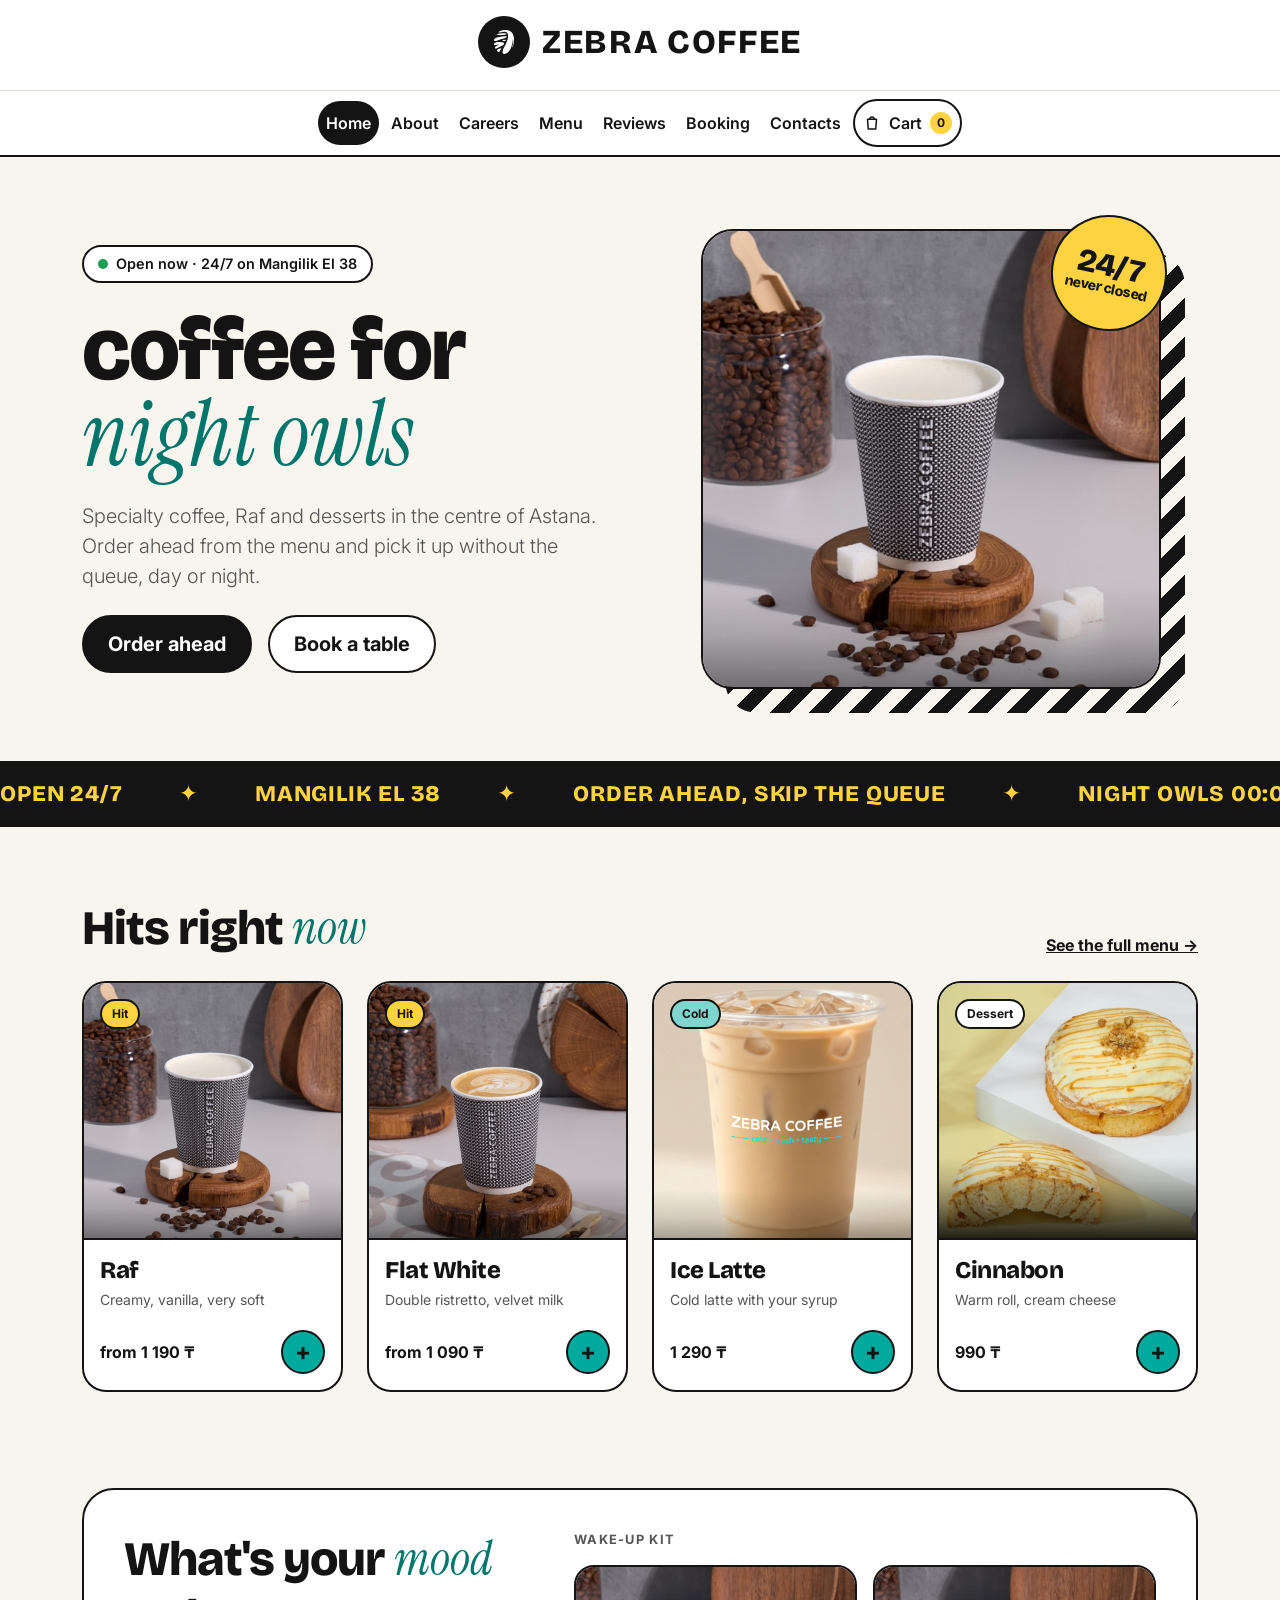
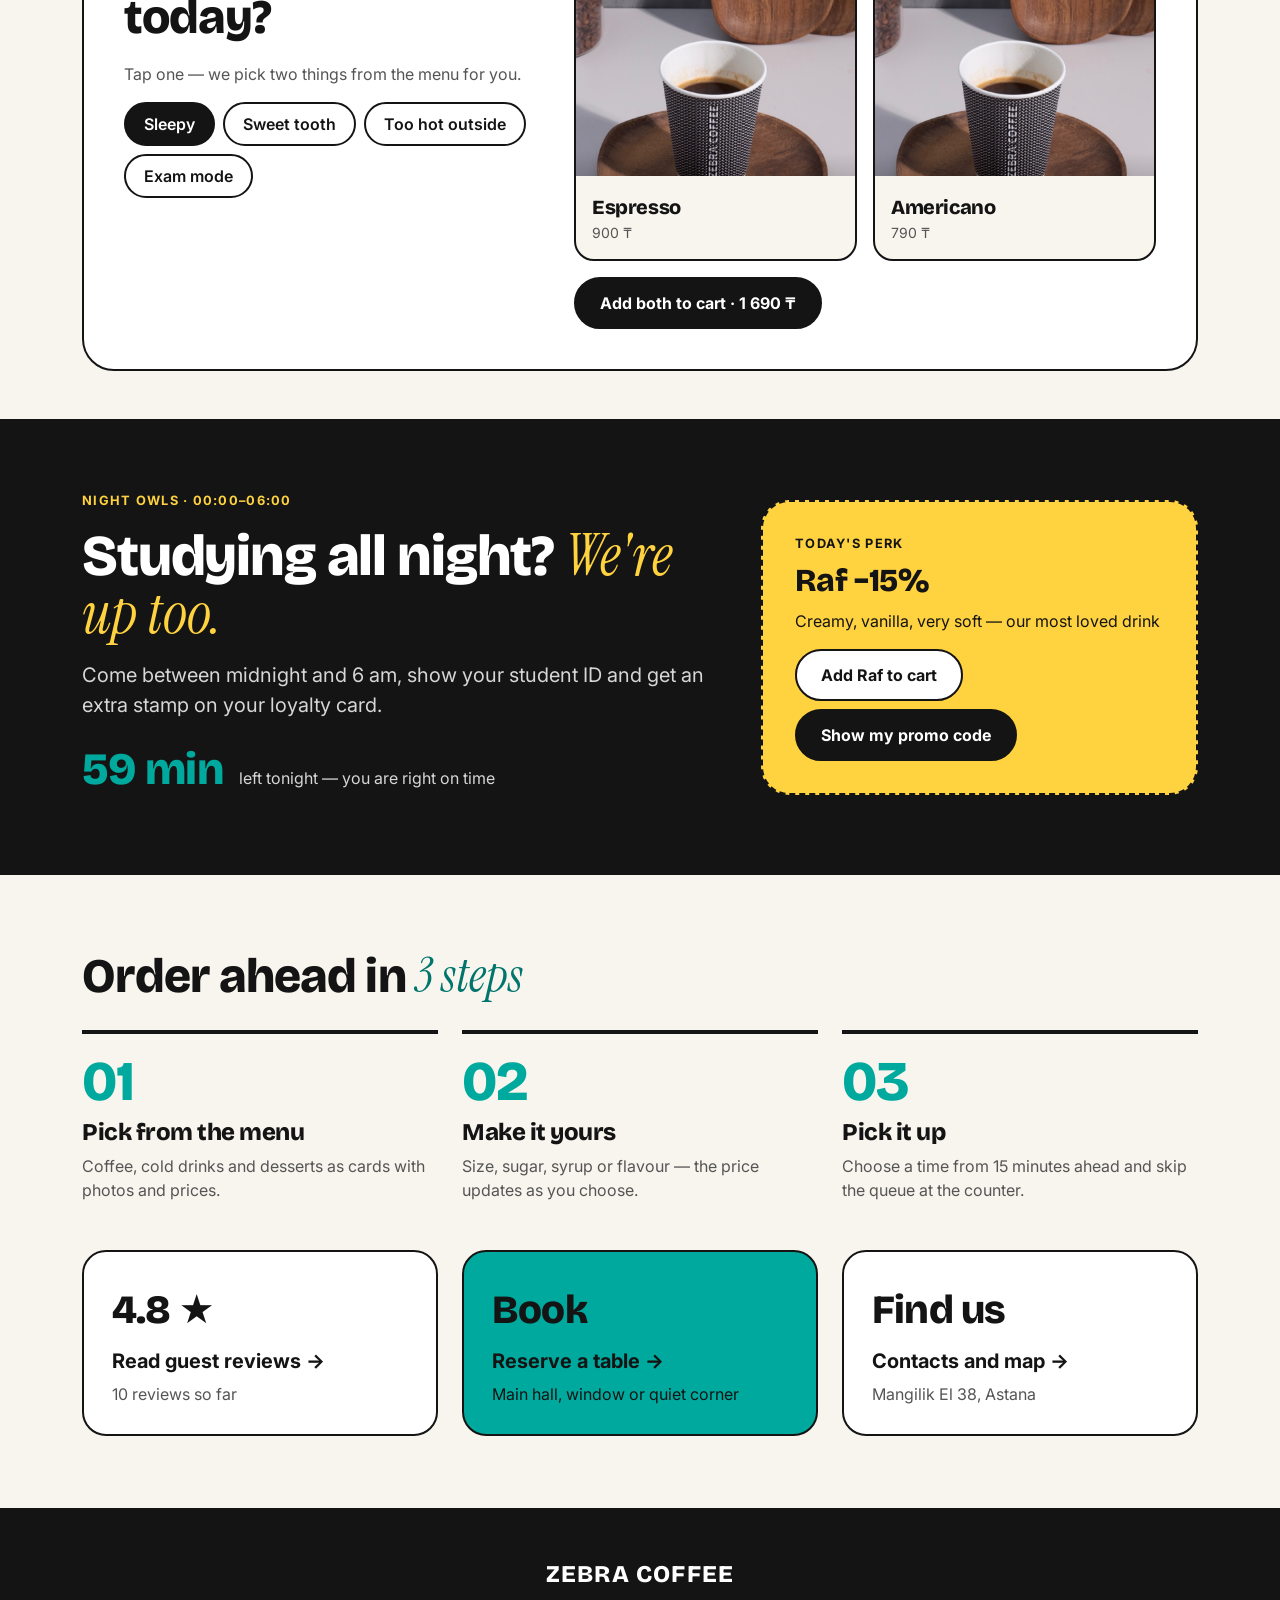
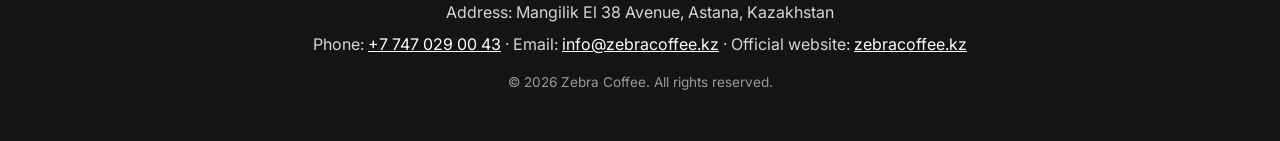
==== zebra-coffee/index.html @ 693f5763 "new version of site" ====
<!DOCTYPE html>
<html lang="en">
<head>
    <meta charset="UTF-8">
    <meta name="viewport" content="width=device-width, initial-scale=1">
    <title>Zebra Coffee — coffee for night owls | Astana, 24/7</title>
    <meta name="description" content="Zebra Coffee — specialty coffee shop on Mangilik El 38, Astana. Open 24/7.">
    <link rel="icon" href="images/logo.png">

    <!-- Bootstrap 5.3.3 -->
    <link href="https://cdn.jsdelivr.net/npm/bootstrap@5.3.3/dist/css/bootstrap.min.css" rel="stylesheet">
    <!-- Fonts -->
    <link rel="preconnect" href="https://fonts.googleapis.com">
    <link rel="preconnect" href="https://fonts.gstatic.com" crossorigin>
    <link href="https://fonts.googleapis.com/css2?family=Bricolage+Grotesque:wght@400;600;800&family=Inter:wght@400;500;600;700&family=Instrument+Serif:ital@1&family=JetBrains+Mono:wght@400;700&display=swap" rel="stylesheet">
    <!-- Our styles: shared + this page -->
    <link href="css/style.css" rel="stylesheet">
    <link href="css/home.css" rel="stylesheet">
</head>
<body>
    <a class="visually-hidden-focusable" href="#main">Skip to content</a>

    <!-- ===== HEADER: logo + name ===== -->
    <header class="site-header" id="top">
        <div class="container py-3 text-center">
            <a href="index.html" class="brand-link">
                <img src="images/logo.png" alt="" class="brand-logo">
                <span class="brand-name">ZEBRA COFFEE</span>
            </a>
        </div>
    </header>

    <!-- ===== MENU: all pages (sticks to the top while scrolling) ===== -->
    <nav class="site-nav navbar navbar-expand-lg py-1" aria-label="Main">
        <div class="container">
            <button class="navbar-toggler mx-auto" type="button" data-bs-toggle="collapse" data-bs-target="#mainNav"
                    aria-controls="mainNav" aria-expanded="false" aria-label="Toggle navigation">
                <span class="navbar-toggler-icon"></span>
            </button>
            <div class="collapse navbar-collapse justify-content-center" id="mainNav">
                <ul class="navbar-nav align-items-center gap-1 py-2 py-lg-1">
                <li class="nav-item"><a class="nav-link active" aria-current="page" href="index.html">Home</a></li>
                <li class="nav-item"><a class="nav-link" href="about.html">About</a></li>
                <li class="nav-item"><a class="nav-link" href="career.html">Careers</a></li>
                <li class="nav-item"><a class="nav-link" href="menu.html">Menu</a></li>
                <li class="nav-item"><a class="nav-link" href="reviews.html">Reviews</a></li>
                <li class="nav-item"><a class="nav-link" href="booking.html">Booking</a></li>
                <li class="nav-item"><a class="nav-link" href="contacts.html">Contacts</a></li>
                <li class="nav-item">
                    <a class="nav-link cart-link" href="cart.html" aria-label="Cart">
                        <svg width="18" height="18" viewBox="0 0 24 24" fill="none" stroke="currentColor" stroke-width="2" stroke-linecap="round" stroke-linejoin="round" aria-hidden="true"><path d="M6 7h12l-1 13H7L6 7z"/><path d="M9 7a3 3 0 0 1 6 0"/></svg>
                        Cart <span class="cart-badge">0</span>
                    </a>
                </li>
                </ul>
            </div>
        </div>
    </nav>

    <main id="main">

        <!-- ===== 1. HERO with the rotating word ===== -->
        <section class="container py-5">
            <div class="row align-items-center g-5 py-lg-4">
                <div class="col-lg-6 d-flex flex-column gap-4">
                    <span class="status-pill align-self-start"><span class="status-dot"></span>Open now · 24/7 on Mangilik El 38</span>

                    <h1 class="hero-title font-display mb-0">
                        coffee for<br>
                        <!-- home.js switches the class "is-active" every 2.2 seconds -->
                        <span class="rotating-words font-serif-italic text-teal" aria-live="polite">
                            <span class="rotating-word is-active">night owls</span>
                            <span class="rotating-word">early birds</span>
                            <span class="rotating-word">exam weeks</span>
                            <span class="rotating-word">first dates</span>
                            <span class="rotating-word">no-sleep fridays</span>
                        </span>
                    </h1>

                    <p class="lead text-muted-zebra mb-0">Specialty coffee, Raf and desserts in the centre of Astana. Order ahead from the menu and pick it up without the queue, day or night.</p>

                    <div class="d-flex flex-wrap gap-3">
                        <a href="menu.html" class="btn btn-zebra btn-lg">Order ahead</a>
                        <a href="booking.html" class="btn btn-zebra-outline btn-lg">Book a table</a>
                    </div>
                </div>

                <div class="col-lg-6">
                    <div class="hero-photo-wrap">
                        <div class="hero-stripes" aria-hidden="true"></div>
                        <img src="images/raf.jpg" alt="Raf coffee in a Zebra Coffee cup" class="hero-photo">
                        <div class="hero-sticker font-display" aria-hidden="true">
                            <span class="fs-2">24/7</span>
                            <small>never closed</small>
                        </div>
                    </div>
                </div>
            </div>
        </section>

        <!-- ===== 2. Running line ===== -->
        <div class="marquee" aria-hidden="true">
            <div class="marquee-track font-display">
                <span>OPEN 24/7</span><span>✦</span><span>MANGILIK EL 38</span><span>✦</span><span>ORDER AHEAD, SKIP THE QUEUE</span><span>✦</span><span>NIGHT OWLS 00:00–06:00</span><span>✦</span>
                <span>OPEN 24/7</span><span>✦</span><span>MANGILIK EL 38</span><span>✦</span><span>ORDER AHEAD, SKIP THE QUEUE</span><span>✦</span><span>NIGHT OWLS 00:00–06:00</span><span>✦</span>
            </div>
        </div>

        <!-- ===== 3. Hits (cards are created by home.js from data.js) ===== -->
        <section class="container py-5 mt-4">
            <div class="d-flex flex-wrap justify-content-between align-items-end gap-3 mb-4">
                <h2 class="section-title mb-0">Hits right <span class="font-serif-italic text-teal">now</span></h2>
                <a href="menu.html" class="fw-bold">See the full menu →</a>
            </div>
            <div class="row g-4" id="hits-grid"></div>
        </section>

        <!-- ===== 4. Mood picker ===== -->
        <section class="container py-5">
            <div class="mood-box">
                <div class="row g-5">
                    <div class="col-lg-5 d-flex flex-column gap-3">
                        <h2 class="section-title mb-0">What's your <span class="font-serif-italic text-teal">mood</span> today?</h2>
                        <p class="text-muted-zebra mb-0">Tap one — we pick two things from the menu for you.</p>
                        <div class="d-flex flex-wrap gap-2" id="mood-buttons" role="group" aria-label="Mood">
                            <button type="button" class="pill-btn active" data-mood="sleepy" aria-pressed="true">Sleepy</button>
                            <button type="button" class="pill-btn" data-mood="sweet" aria-pressed="false">Sweet tooth</button>
                            <button type="button" class="pill-btn" data-mood="hot" aria-pressed="false">Too hot outside</button>
                            <button type="button" class="pill-btn" data-mood="exam" aria-pressed="false">Exam mode</button>
                        </div>
                    </div>
                    <div class="col-lg-7 d-flex flex-column gap-3">
                        <p class="eyebrow text-muted-zebra mb-0" id="mood-title">Wake-up kit</p>
                        <div class="row g-3" id="mood-picks"></div>
                        <button type="button" class="btn btn-zebra align-self-start" id="mood-add">Add both to cart</button>
                    </div>
                </div>
            </div>
        </section>

        <!-- ===== 5. Night Owls + today's perk ===== -->
        <section class="night-section">
            <div class="container py-5">
                <div class="row g-5 align-items-center py-lg-4">
                    <div class="col-lg-7 d-flex flex-column gap-3">
                        <span class="eyebrow text-yellow">Night Owls · 00:00–06:00</span>
                        <h2 class="font-display night-title mb-0">Studying all night? <span class="font-serif-italic text-yellow">We're up too.</span></h2>
                        <p class="text-light-grey fs-5 mb-0">Come between midnight and 6 am, show your student ID and get an extra stamp on your loyalty card.</p>
                        <div class="d-flex flex-wrap align-items-baseline gap-3">
                            <span class="font-display night-timer" id="night-timer">—</span>
                            <span class="text-light-grey" id="night-label"></span>
                        </div>
                    </div>
                    <div class="col-lg-5">
                        <div class="perk-card">
                            <span class="eyebrow">Today's perk</span>
                            <div class="font-display fs-2 lh-sm" id="perk-name">—</div>
                            <p class="mb-2" id="perk-desc"></p>
                            <div class="d-flex flex-wrap gap-2">
                                <button type="button" class="btn btn-zebra-outline" id="perk-add">Add to cart</button>
                                <button type="button" class="btn btn-zebra" id="perk-reveal">Show my promo code</button>
                            </div>
                            <div class="d-none align-items-center flex-wrap gap-3" id="perk-code-box">
                                <span class="perk-code font-display" id="perk-code">ZEB-0000</span>
                                <span class="fw-semibold small" id="perk-hint">Enter it in the cart</span>
                            </div>
                        </div>
                    </div>
                </div>
            </div>
        </section>

        <!-- ===== 6. How to order ===== -->
        <section class="container py-5 mt-4">
            <h2 class="section-title mb-4">Order ahead in <span class="font-serif-italic text-teal">3 steps</span></h2>
            <div class="row g-4">
                <div class="col-md-4">
                    <div class="step">
                        <span class="step-number font-display">01</span>
                        <h3 class="font-display h4">Pick from the menu</h3>
                        <p class="text-muted-zebra mb-0">Coffee, cold drinks and desserts as cards with photos and prices.</p>
                    </div>
                </div>
                <div class="col-md-4">
                    <div class="step">
                        <span class="step-number font-display">02</span>
                        <h3 class="font-display h4">Make it yours</h3>
                        <p class="text-muted-zebra mb-0">Size, sugar, syrup or flavour — the price updates as you choose.</p>
                    </div>
                </div>
                <div class="col-md-4">
                    <div class="step">
                        <span class="step-number font-display">03</span>
                        <h3 class="font-display h4">Pick it up</h3>
                        <p class="text-muted-zebra mb-0">Choose a time from 15 minutes ahead and skip the queue at the counter.</p>
                    </div>
                </div>
            </div>
        </section>

        <!-- ===== 7. Links to other pages ===== -->
        <section class="container pb-5 mb-4">
            <div class="row g-4">
                <div class="col-md-4">
                    <a href="reviews.html" class="explore-card hover-lift">
                        <span class="font-display fs-1">4.8 ★</span>
                        <span class="fw-bold fs-5">Read guest reviews →</span>
                        <span class="text-muted-zebra">10 reviews so far</span>
                    </a>
                </div>
                <div class="col-md-4">
                    <a href="booking.html" class="explore-card explore-card-teal hover-lift">
                        <span class="font-display fs-1">Book</span>
                        <span class="fw-bold fs-5">Reserve a table →</span>
                        <span>Main hall, window or quiet corner</span>
                    </a>
                </div>
                <div class="col-md-4">
                    <a href="contacts.html" class="explore-card hover-lift">
                        <span class="font-display fs-1">Find us</span>
                        <span class="fw-bold fs-5">Contacts and map →</span>
                        <span class="text-muted-zebra">Mangilik El 38, Astana</span>
                    </a>
                </div>
            </div>
        </section>
    </main>

    <!-- ===== Back to top (fixed, bottom right) ===== -->
    <a href="#top" class="back-to-top" id="back-to-top">Back to top <span aria-hidden="true">↑</span></a>

    <!-- ===== FOOTER ===== -->
    <footer class="site-footer">
        <div class="container py-5 text-center d-flex flex-column gap-2">
            <span class="font-display fs-4 text-white" style="letter-spacing: 0.05em">ZEBRA COFFEE</span>
            <span>Address: Mangilik El 38 Avenue, Astana, Kazakhstan</span>
            <span>
                Phone: <a href="tel:+77470290043">+7 747 029 00 43</a> ·
                Email: <a href="mailto:info@zebracoffee.kz">info@zebracoffee.kz</a> ·
                Official website: <a href="https://zebracoffee.kz" target="_blank" rel="noopener noreferrer">zebracoffee.kz</a>
            </span>
            <span class="footer-copy mt-2">&copy; 2026 Zebra Coffee. All rights reserved.</span>
        </div>
    </footer>

    <!-- jQuery 3.7.1 and Bootstrap 5.3.3 (with Popper) -->
    <script src="https://code.jquery.com/jquery-3.7.1.min.js"></script>
    <script src="https://cdn.jsdelivr.net/npm/bootstrap@5.3.3/dist/js/bootstrap.bundle.min.js"></script>
    <!-- Our scripts: shared first, then this page -->
    <script src="js/data.js"></script>
    <script src="js/cart.js"></script>
    <script src="js/main.js"></script>
    <script src="js/home.js"></script>
</body>
</html>
---- zebra-coffee/css/style.css ----
/* =========================================================
   Zebra Coffee — shared styles (every page uses this file)
   Page-specific styles live in css/<page>.css
   ========================================================= */

/* ---------- 1. Colors and fonts in one place ---------- */
:root {
  --zebra-cream: #F8F5EE;      /* page background */
  --zebra-black: #141414;      /* text, borders, dark sections */
  --zebra-teal: #00A99D;       /* main accent (buttons, highlights) */
  --zebra-teal-dark: #00756C;  /* teal for text (better contrast) */
  --zebra-teal-light: #E3F7F5; /* soft teal backgrounds */
  --zebra-yellow: #FFD23F;     /* small accents: badges, stickers */
  --zebra-grey: #555555;       /* secondary text */
  --zebra-line: #E2DED5;       /* thin dividers */
  --zebra-error: #B42318;      /* form errors */
  --zebra-ok: #1F9D55;         /* valid fields, "open now" dot */

  --font-display: 'Bricolage Grotesque', system-ui, sans-serif;
  --font-body: 'Inter', system-ui, sans-serif;
  --font-serif: 'Instrument Serif', Georgia, serif;
  --font-mono: 'JetBrains Mono', ui-monospace, monospace;

  /* Make Bootstrap use our colors */
  --bs-body-bg: var(--zebra-cream);
  --bs-body-color: var(--zebra-black);
  --bs-body-font-family: var(--font-body);
  --bs-link-color: var(--zebra-black);
  --bs-link-hover-color: var(--zebra-teal-dark);
  --bs-form-invalid-color: var(--zebra-error);
  --bs-form-invalid-border-color: var(--zebra-error);
  --bs-form-valid-border-color: var(--zebra-ok);
}

html { scroll-behavior: smooth; }
body { background: var(--zebra-cream); color: var(--zebra-black); font-family: var(--font-body); }
main { overflow-x: clip; } /* decorations (stripes, stickers) never cause sideways scrolling */
a { color: var(--zebra-black); }
a:hover { color: var(--zebra-teal-dark); }

/* ---------- 2. Typography helpers ---------- */
.font-display { font-family: var(--font-display); font-weight: 800; letter-spacing: -0.02em; }
.font-serif-italic { font-family: var(--font-serif); font-style: italic; font-weight: 400; letter-spacing: 0; }
.font-mono { font-family: var(--font-mono); }
.text-teal { color: var(--zebra-teal-dark); }
.text-muted-zebra { color: var(--zebra-grey); }

.page-title { font-family: var(--font-display); font-weight: 800; letter-spacing: -0.02em; line-height: 0.95; font-size: clamp(2.8rem, 6vw, 5rem); }
.section-title { font-family: var(--font-display); font-weight: 800; letter-spacing: -0.02em; font-size: clamp(2rem, 4vw, 3rem); }
.eyebrow { font-size: 0.8rem; font-weight: 700; letter-spacing: 0.1em; text-transform: uppercase; }

/* ---------- 3. Header and navigation ---------- */
.site-header { background: #fff; }
.brand-link { display: inline-flex; align-items: center; gap: 12px; text-decoration: none; color: var(--zebra-black); }
.brand-link:hover { color: var(--zebra-black); }
.brand-logo { width: 52px; height: 52px; object-fit: contain; background: var(--zebra-black); border-radius: 50%; padding: 6px; } /* the logo is white, so it sits on a black circle */
.brand-name { font-family: var(--font-display); font-weight: 800; font-size: 2.1rem; letter-spacing: 0.05em; }

.site-nav {
  position: sticky; top: 0; z-index: 1030;
  background: #fff;
  border-top: 1px solid var(--zebra-line);
  border-bottom: 2px solid var(--zebra-black);
}
.site-nav .nav-link {
  color: var(--zebra-black);
  font-weight: 600;
  padding: 10px 16px;
  border-radius: 999px;
  transition: background 0.15s ease, color 0.15s ease;
}
.site-nav .nav-link:hover { background: var(--zebra-teal-light); color: var(--zebra-black); }
.site-nav .nav-link.active { background: var(--zebra-black); color: #fff; }

.cart-link { border: 2px solid var(--zebra-black); display: inline-flex; align-items: center; gap: 8px; }
.cart-badge {
  background: var(--zebra-yellow); color: var(--zebra-black);
  border-radius: 999px; min-width: 22px; height: 22px; padding: 0 6px;
  display: inline-flex; align-items: center; justify-content: center;
  font-size: 0.75rem; font-weight: 700;
}
.cart-badge.bump { animation: bump 0.4s ease; }
@keyframes bump { 50% { transform: scale(1.35); } }

/* ---------- 4. Buttons ---------- */
.btn-zebra, .btn-zebra-outline, .btn-zebra-teal {
  border-radius: 999px; font-weight: 700; padding: 12px 24px;
  border: 2px solid var(--zebra-black); min-height: 48px;
}
.btn-zebra { background: var(--zebra-black); color: #fff; }
.btn-zebra:hover, .btn-zebra:focus { background: #333; color: #fff; border-color: var(--zebra-black); }
.btn-zebra-outline { background: #fff; color: var(--zebra-black); }
.btn-zebra-outline:hover, .btn-zebra-outline:focus { background: var(--zebra-teal-light); color: var(--zebra-black); border-color: var(--zebra-black); }
.btn-zebra-teal { background: var(--zebra-teal); color: var(--zebra-black); }
.btn-zebra-teal:hover, .btn-zebra-teal:focus { background: #1BBFB3; color: var(--zebra-black); border-color: var(--zebra-black); }

/* round "+" button on product cards */
.btn-plus {
  width: 44px; height: 44px; border-radius: 50%;
  border: 2px solid var(--zebra-black); background: var(--zebra-teal); color: var(--zebra-black);
  font-size: 1.5rem; font-weight: 700; line-height: 1;
  display: inline-flex; align-items: center; justify-content: center;
}
.btn-plus:hover { background: #1BBFB3; }

/* pill buttons used as filters / choices */
.pill-btn {
  min-height: 44px; padding: 8px 18px; border-radius: 999px;
  border: 2px solid var(--zebra-black); background: #fff; color: var(--zebra-black);
  font-weight: 600;
}
.pill-btn.active { background: var(--zebra-black); color: #fff; }

/* ---------- 5. Cards ---------- */
.zebra-card {
  background: #fff; border: 2px solid var(--zebra-black); border-radius: 24px;
  overflow: hidden; height: 100%;
}
.hover-lift { transition: transform 0.2s ease, box-shadow 0.2s ease; }
.hover-lift:hover { transform: translateY(-4px); box-shadow: 6px 6px 0 var(--zebra-black); }
.card-photo { width: 100%; aspect-ratio: 1 / 1; object-fit: cover; border-bottom: 2px solid var(--zebra-black); }
.tag {
  display: inline-block; font-size: 0.75rem; font-weight: 700;
  padding: 4px 10px; border-radius: 999px; border: 2px solid var(--zebra-black); background: #fff;
}
.tag-yellow { background: var(--zebra-yellow); }
.tag-teal { background: #7FD6CF; }

.status-pill {
  display: inline-flex; align-items: center; gap: 8px;
  background: #fff; border: 2px solid var(--zebra-black); border-radius: 999px;
  padding: 6px 14px; font-weight: 600; font-size: 0.9rem;
}
.status-dot { width: 10px; height: 10px; border-radius: 50%; background: var(--zebra-ok); }

/* ---------- 6. Forms (errors are red, valid fields green) ---------- */
.zebra-form {
  background: #fff; border: 2px solid var(--zebra-black); border-radius: 28px; padding: 32px;
}
.zebra-form .form-label { font-weight: 600; font-size: 0.9rem; }
.zebra-form .form-control,
.zebra-form .form-select {
  border: 2px solid var(--zebra-black); border-radius: 14px; min-height: 48px;
}
.zebra-form .form-control:focus,
.zebra-form .form-select:focus { border-color: var(--zebra-teal); box-shadow: 0 0 0 0.2rem rgba(0, 169, 157, 0.25); }
.zebra-form .form-control.is-invalid,
.zebra-form .form-select.is-invalid { border-color: var(--zebra-error); }
.zebra-form .form-control.is-valid,
.zebra-form .form-select.is-valid { border-color: var(--zebra-ok); }
.zebra-form .invalid-feedback { color: var(--zebra-error); font-weight: 500; }
.form-check-input:checked { background-color: var(--zebra-teal); border-color: var(--zebra-teal); }
.form-check-input.is-invalid ~ .form-check-label { color: var(--zebra-error); }
.form-alert {
  background: #FDECEA; border: 2px solid var(--zebra-error); color: #7A1A12;
  border-radius: 14px; padding: 12px 16px; font-weight: 600;
}
.char-count { font-size: 0.8rem; color: var(--zebra-grey); }

/* ---------- 7. Success modal (shared for all forms) ---------- */
.success-modal .modal-content {
  border: 2px solid var(--zebra-black); border-radius: 28px;
  box-shadow: 8px 8px 0 var(--zebra-teal); text-align: center; padding: 12px;
}
.success-icon {
  width: 64px; height: 64px; border-radius: 50%; margin: 0 auto;
  background: var(--zebra-teal); border: 2px solid var(--zebra-black);
  display: flex; align-items: center; justify-content: center; font-size: 1.8rem; font-weight: 700;
}
.success-number { font-family: var(--font-mono); font-size: 1.8rem; font-weight: 700; }
.success-lines { background: var(--zebra-cream); border-radius: 16px; padding: 12px 16px; text-align: left; }
.success-lines div { display: flex; justify-content: space-between; gap: 12px; font-size: 0.9rem; padding: 3px 0; }

/* ---------- 8. Toast ("added to cart") ---------- */
.zebra-toast { background: var(--zebra-black); color: #fff; border-radius: 18px; box-shadow: 6px 6px 0 var(--zebra-teal); }
.zebra-toast a { color: var(--zebra-yellow); font-weight: 700; }

/* ---------- 9. Back to top button (fixed, bottom right) ---------- */
.back-to-top {
  position: fixed; right: 24px; bottom: 24px; z-index: 1040;
  background: var(--zebra-teal); color: var(--zebra-black);
  border: 2px solid var(--zebra-black); border-radius: 999px;
  padding: 12px 20px; font-weight: 700; text-decoration: none;
  box-shadow: 4px 4px 0 var(--zebra-black);
  opacity: 0; visibility: hidden; transform: translateY(10px);
  transition: opacity 0.25s ease, transform 0.25s ease, visibility 0.25s;
}
.back-to-top.show { opacity: 1; visibility: visible; transform: none; }
.back-to-top:hover { color: var(--zebra-black); background: #1BBFB3; }

/* ---------- 10. Footer ---------- */
.site-footer { background: var(--zebra-black); color: #D6D6D6; }
.site-footer a { color: #fff; }
.site-footer a:hover { color: var(--zebra-yellow); }
.footer-copy { color: #9A9A9A; font-size: 0.85rem; }

/* ---------- 11. Accessibility: less motion if the user asks ---------- */
@media (prefers-reduced-motion: reduce) {
  *, *::before, *::after { animation: none !important; transition: none !important; scroll-behavior: auto !important; }
}

/* ---------- 12. Small screens ---------- */
@media (max-width: 575px) {
  .brand-name { font-size: 1.5rem; }
  .brand-logo { width: 40px; height: 40px; }
  .zebra-form { padding: 20px; }
  .back-to-top { right: 12px; bottom: 12px; padding: 10px 14px; }
}
---- zebra-coffee/css/home.css ----
/* =========================================================
   home.css — Home page only (index.html)
   ========================================================= */

/* ---------- Hero ---------- */
.hero-title { font-size: clamp(3.2rem, 7vw, 5.8rem); line-height: 0.95; }

/* All words sit in the same grid cell; only .is-active is visible */
.rotating-words { display: inline-grid; vertical-align: top; }
.rotating-word {
  grid-area: 1 / 1;
  white-space: nowrap;
  opacity: 0;
  transform: translateY(18px);
  transition: opacity 0.45s ease, transform 0.45s ease;
}
.rotating-word.is-active { opacity: 1; transform: translateY(0); }

.hero-photo-wrap { position: relative; max-width: 460px; margin: 0 auto; }
.hero-stripes {
  position: absolute; inset: 24px -24px -24px 24px; border-radius: 32px;
  background: repeating-linear-gradient(-45deg, var(--zebra-black) 0 14px, var(--zebra-cream) 14px 28px);
}
.hero-photo {
  position: relative; width: 100%; aspect-ratio: 1 / 1; object-fit: cover;
  border-radius: 32px; border: 2px solid var(--zebra-black);
}
.hero-sticker {
  position: absolute; top: -14px; right: -6px;
  width: 116px; height: 116px; border-radius: 50%;
  background: var(--zebra-yellow); border: 2px solid var(--zebra-black);
  display: flex; flex-direction: column; align-items: center; justify-content: center;
  transform: rotate(12deg); line-height: 1;
}

/* ---------- Marquee (running line) ---------- */
.marquee { background: var(--zebra-black); color: var(--zebra-yellow); overflow: hidden; padding: 16px 0; }
.marquee-track {
  display: flex; gap: 56px; width: max-content; white-space: nowrap;
  font-size: 1.4rem; letter-spacing: 0.04em;
  animation: marquee 30s linear infinite;
}
/* the text is written twice, so moving by -50% loops without a jump */
@keyframes marquee { to { transform: translateX(-50%); } }

/* ---------- Mood picker ---------- */
.mood-box { background: #fff; border: 2px solid var(--zebra-black); border-radius: 32px; padding: 40px; }
.mood-pick { border: 2px solid var(--zebra-black); border-radius: 20px; overflow: hidden; background: var(--zebra-cream); height: 100%; }
.mood-pick img { width: 100%; aspect-ratio: 4 / 3; object-fit: cover; display: block; }
#mood-picks { transition: opacity 0.2s ease; }

/* ---------- Night Owls ---------- */
.night-section { background: var(--zebra-black); color: #fff; }
.night-title { font-size: clamp(2.4rem, 5vw, 3.6rem); line-height: 1; }
.night-timer { font-size: 2.8rem; color: var(--zebra-teal); }
.text-yellow { color: var(--zebra-yellow); }
.text-light-grey { color: #D6D6D6; }

.perk-card {
  background: var(--zebra-yellow); color: var(--zebra-black);
  border: 2px dashed var(--zebra-black); border-radius: 28px; padding: 32px;
  display: flex; flex-direction: column; gap: 8px;
}
.perk-code {
  background: #fff; border: 2px solid var(--zebra-black); border-radius: 12px;
  padding: 8px 16px; font-size: 1.3rem; letter-spacing: 0.06em;
}

/* ---------- Steps ---------- */
.step { border-top: 4px solid var(--zebra-black); padding-top: 20px; }
.step-number { font-size: 3.5rem; color: var(--zebra-teal); line-height: 1; display: block; margin-bottom: 8px; }

/* ---------- Explore cards ---------- */
.explore-card {
  display: flex; flex-direction: column; gap: 6px; height: 100%;
  background: #fff; border: 2px solid var(--zebra-black); border-radius: 24px; padding: 28px;
  text-decoration: none; color: var(--zebra-black);
}
.explore-card:hover { color: var(--zebra-black); }
.explore-card-teal { background: var(--zebra-teal); }

@media (max-width: 575px) {
  .mood-box { padding: 24px; }
  .hero-sticker { width: 92px; height: 92px; right: 0; }
}
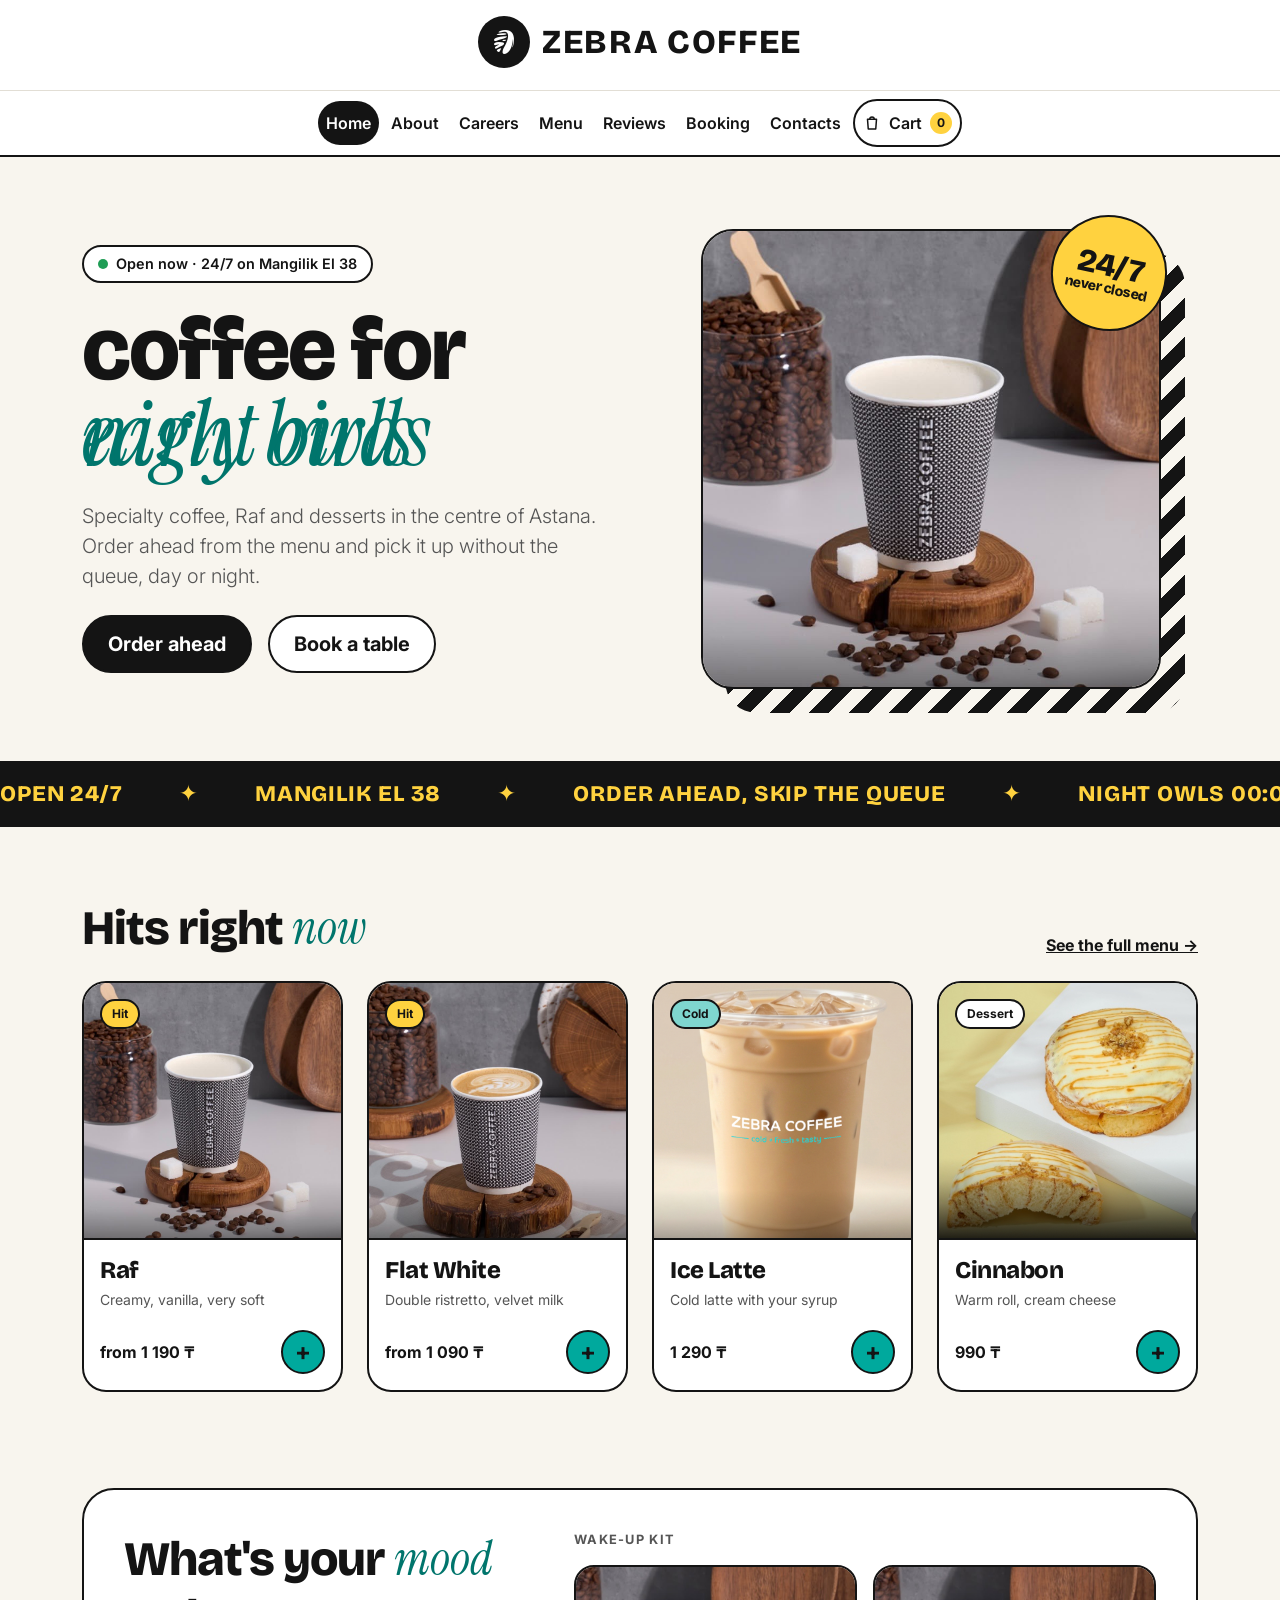
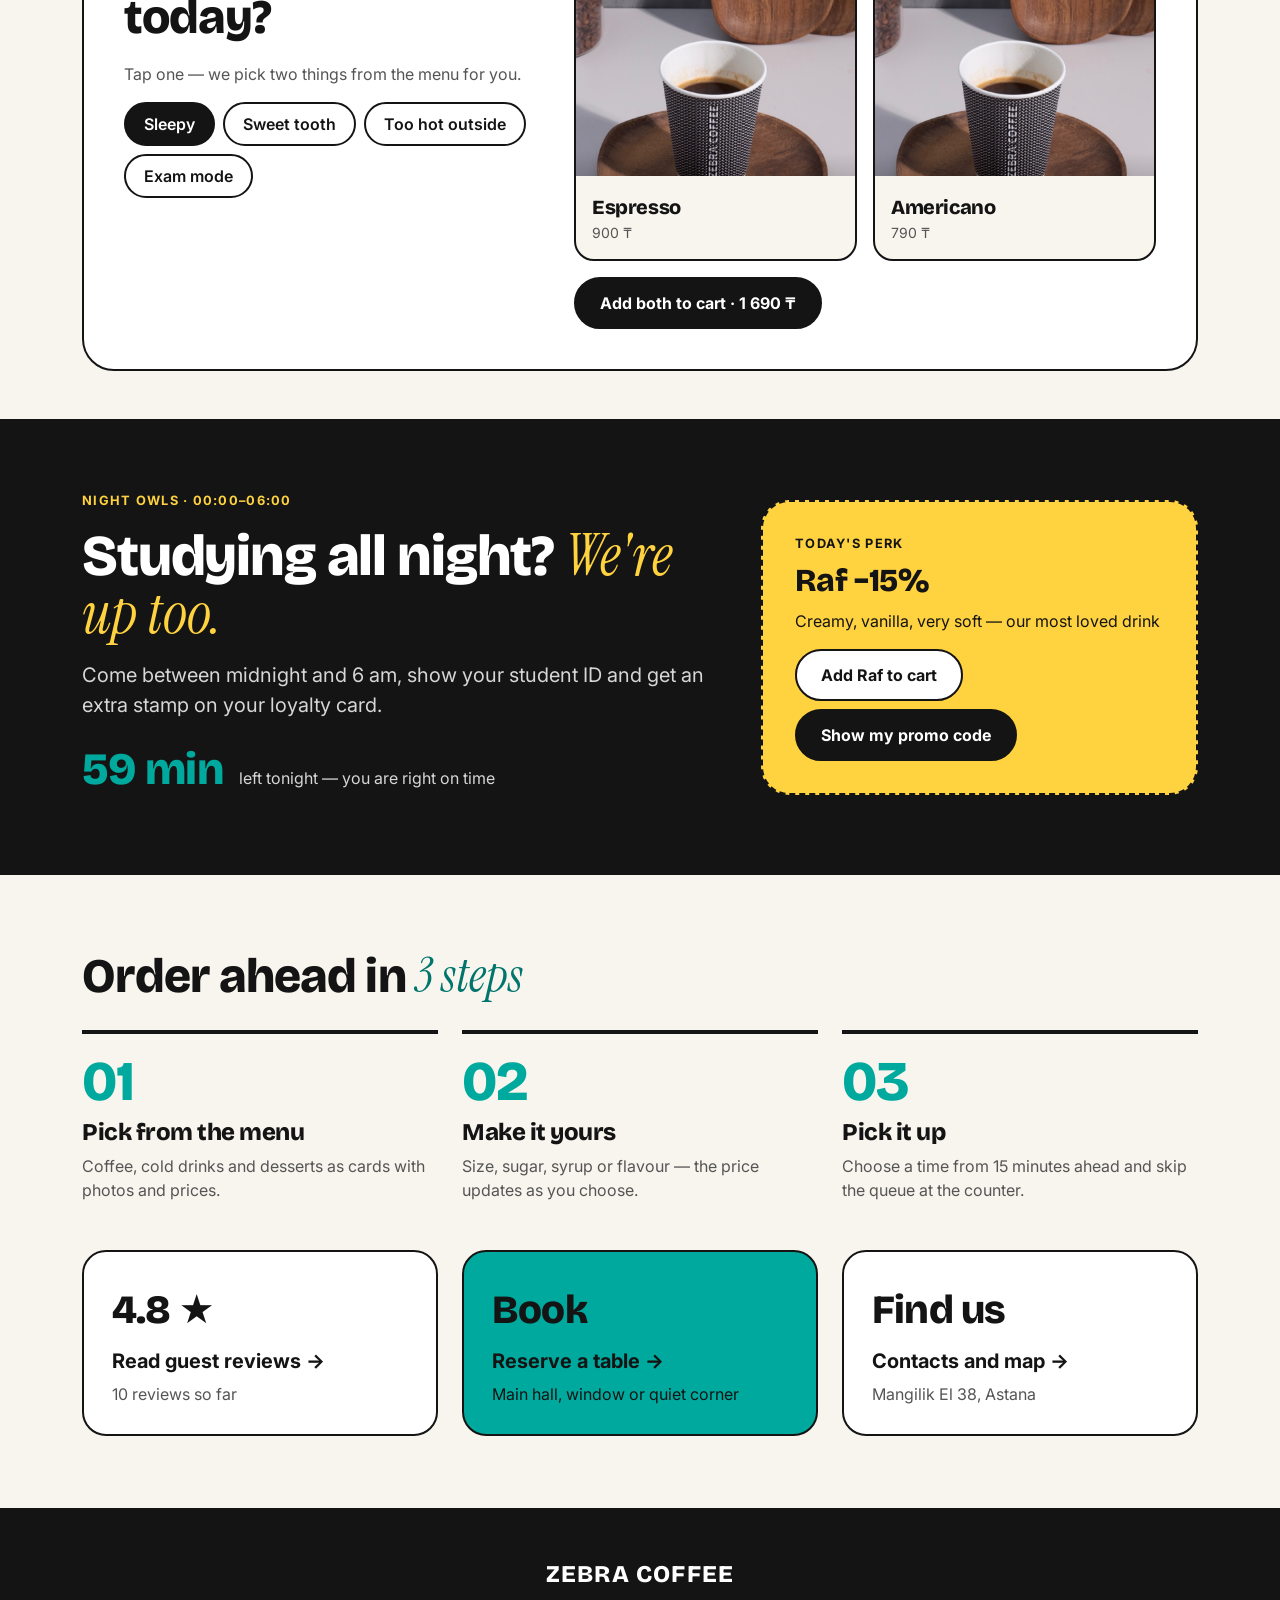
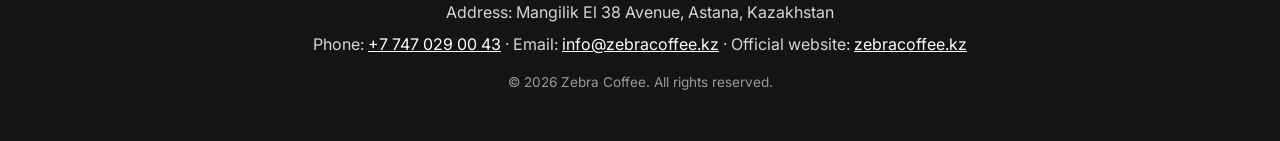
==== commit 1a806cf7: "add alt to logo and delete spaces" ====
--- a/zebra-coffee/index.html
+++ b/zebra-coffee/index.html
@@ -15,7 +15,7 @@
     <link href="https://fonts.googleapis.com/css2?family=Bricolage+Grotesque:wght@400;600;800&family=Inter:wght@400;500;600;700&family=Instrument+Serif:ital@1&family=JetBrains+Mono:wght@400;700&display=swap" rel="stylesheet">
     <!-- Our styles: shared + this page -->
     <link href="css/style.css" rel="stylesheet">
-    <link href="css/home.css" rel="stylesheet">
+    <link href="css/homepage.css" rel="stylesheet">
 </head>
 <body>
     <a class="visually-hidden-focusable" href="#main">Skip to content</a>
@@ -24,7 +24,7 @@
     <header class="site-header" id="top">
         <div class="container py-3 text-center">
             <a href="index.html" class="brand-link">
-                <img src="images/logo.png" alt="" class="brand-logo">
+                <img src="images/logo.png" alt="Zebra Coffee logo" class="brand-logo">
                 <span class="brand-name">ZEBRA COFFEE</span>
             </a>
         </div>
--- a/zebra-coffee/css/homepage.css
+++ b/zebra-coffee/css/homepage.css
@@ -0,0 +1,220 @@
+/* =========================================================
+   yasmina.css — Yasmina's pages: Home, About, Careers
+   (shared things — header, buttons, forms — are in style.css)
+   ========================================================= */
+
+/* #########################################################
+   HOME PAGE (index.html)
+   ######################################################### */
+
+/* ---------- Hero ---------- */
+.hero-title { font-size: clamp(3.2rem, 7vw, 5.8rem); line-height: 0.95; }
+
+/* All words sit in the same grid cell; only .is-active is visible */
+.rotating-words { display: inline-grid; vertical-align: top; }
+.rotating-word {
+  grid-area: 1 / 1;
+  white-space: nowrap;
+  opacity: 0;
+  transform: translateY(18px);
+  transition: opacity 0.45s ease, transform 0.45s ease;
+}
+.rotating-word.is-active { opacity: 1; transform: translateY(0); }
+
+.hero-photo-wrap { position: relative; max-width: 460px; margin: 0 auto; }
+.hero-stripes {
+  position: absolute; inset: 24px -24px -24px 24px; border-radius: 32px;
+  background: repeating-linear-gradient(-45deg, var(--zebra-black) 0 14px, var(--zebra-cream) 14px 28px);
+}
+.hero-photo {
+  position: relative; width: 100%; aspect-ratio: 1 / 1; object-fit: cover;
+  border-radius: 32px; border: 2px solid var(--zebra-black);
+}
+.hero-sticker {
+  position: absolute; top: -14px; right: -6px;
+  width: 116px; height: 116px; border-radius: 50%;
+  background: var(--zebra-yellow); border: 2px solid var(--zebra-black);
+  display: flex; flex-direction: column; align-items: center; justify-content: center;
+  transform: rotate(12deg); line-height: 1;
+}
+
+/* ---------- Marquee (running line) ---------- */
+.marquee { background: var(--zebra-black); color: var(--zebra-yellow); overflow: hidden; padding: 16px 0; }
+.marquee-track {
+  display: flex; gap: 56px; width: max-content; white-space: nowrap;
+  font-size: 1.4rem; letter-spacing: 0.04em;
+  animation: marquee 30s linear infinite;
+}
+/* the text is written twice, so moving by -50% loops without a jump */
+@keyframes marquee { to { transform: translateX(-50%); } }
+
+/* ---------- Mood picker ---------- */
+.mood-box { background: #fff; border: 2px solid var(--zebra-black); border-radius: 32px; padding: 40px; }
+.mood-pick { border: 2px solid var(--zebra-black); border-radius: 20px; overflow: hidden; background: var(--zebra-cream); height: 100%; }
+.mood-pick img { width: 100%; aspect-ratio: 4 / 3; object-fit: cover; display: block; }
+#mood-picks { transition: opacity 0.2s ease; }
+
+/* ---------- Night Owls ---------- */
+.night-section { background: var(--zebra-black); color: #fff; }
+.night-title { font-size: clamp(2.4rem, 5vw, 3.6rem); line-height: 1; }
+.night-timer { font-size: 2.8rem; color: var(--zebra-teal); }
+.text-yellow { color: var(--zebra-yellow); }
+.text-light-grey { color: #D6D6D6; }
+
+.perk-card {
+  background: var(--zebra-yellow); color: var(--zebra-black);
+  border: 2px dashed var(--zebra-black); border-radius: 28px; padding: 32px;
+  display: flex; flex-direction: column; gap: 8px;
+}
+.perk-code {
+  background: #fff; border: 2px solid var(--zebra-black); border-radius: 12px;
+  padding: 8px 16px; font-size: 1.3rem; letter-spacing: 0.06em;
+}
+
+/* ---------- Steps ---------- */
+.step { border-top: 4px solid var(--zebra-black); padding-top: 20px; }
+.step-number { font-size: 3.5rem; color: var(--zebra-teal); line-height: 1; display: block; margin-bottom: 8px; }
+
+/* ---------- Explore cards ---------- */
+.explore-card {
+  display: flex; flex-direction: column; gap: 6px; height: 100%;
+  background: #fff; border: 2px solid var(--zebra-black); border-radius: 24px; padding: 28px;
+  text-decoration: none; color: var(--zebra-black);
+}
+.explore-card:hover { color: var(--zebra-black); }
+.explore-card-teal { background: var(--zebra-teal); }
+
+@media (max-width: 575px) {
+  .mood-box { padding: 24px; }
+  .hero-sticker { width: 92px; height: 92px; right: 0; }
+}
+
+/* #########################################################
+   ABOUT PAGE (about.html)
+   ######################################################### */
+
+.bg-yellow { background: var(--zebra-yellow); }
+.bg-teal { background: var(--zebra-teal); }
+
+/* ---------- Story photo with zebra stripes behind ---------- */
+.story-photo-wrap { position: relative; }
+.story-stripes {
+  position: absolute; inset: -20px 20px 20px -20px; border-radius: 32px;
+  background: repeating-linear-gradient(-45deg, var(--zebra-black) 0 14px, var(--zebra-cream) 14px 28px);
+}
+.story-photo {
+  position: relative; width: 100%; aspect-ratio: 4 / 3; object-fit: cover;
+  border-radius: 32px; border: 2px solid var(--zebra-black);
+}
+
+/* ---------- Flip cards ---------- */
+.numbers-section { background: var(--zebra-black); color: #fff; }
+
+.flip-card {
+  width: 100%; height: 220px; padding: 0; border: 0; background: transparent;
+  perspective: 1000px; text-align: left; color: var(--zebra-black);
+}
+.flip-inner {
+  position: relative; display: block; width: 100%; height: 100%;
+  transition: transform 0.6s ease; transform-style: preserve-3d;
+}
+.flip-card.is-flipped .flip-inner { transform: rotateY(180deg); }
+
+.flip-face {
+  position: absolute; inset: 0; border-radius: 24px; padding: 22px;
+  border: 2px solid #fff;
+  backface-visibility: hidden; -webkit-backface-visibility: hidden;
+  display: flex; flex-direction: column; justify-content: space-between;
+}
+.flip-back { background: #fff; transform: rotateY(180deg); justify-content: center; line-height: 1.5; }
+.flip-value { font-size: 2.8rem; line-height: 1; }
+
+/* ---------- How a cup is born ---------- */
+.cup-step {
+  background: #fff; border: 2px solid var(--zebra-black); border-radius: 24px;
+  padding: 24px; height: 100%; display: flex; flex-direction: column; gap: 10px;
+}
+.cup-step-number {
+  width: 48px; height: 48px; border-radius: 50%;
+  background: var(--zebra-yellow); border: 2px solid var(--zebra-black);
+  display: flex; align-items: center; justify-content: center; font-size: 1.2rem;
+}
+.cup-step-dark { background: var(--zebra-black); color: #fff; }
+.cup-step-dark .cup-step-number { background: var(--zebra-teal); border-color: #fff; color: var(--zebra-black); }
+
+/* ---------- Gallery ---------- */
+.gallery-item {
+  width: 100%; padding: 0; background: #fff; text-align: left;
+  border: 2px solid var(--zebra-black); border-radius: 24px; overflow: hidden;
+  cursor: zoom-in; transition: transform 0.2s ease;
+}
+.gallery-item:hover { transform: scale(1.02); }
+.gallery-item img { width: 100%; aspect-ratio: 4 / 3; object-fit: cover; display: block; }
+.gallery-item span { display: block; padding: 12px 16px; font-weight: 600; }
+.photo-modal-content { border: 2px solid var(--zebra-black); border-radius: 24px; overflow: hidden; }
+.photo-modal-content img { max-height: 75vh; object-fit: contain; background: var(--zebra-black); }
+
+/* ---------- FAQ accordion (open item = teal) ---------- */
+.faq-section { background: #fff; border-top: 2px solid var(--zebra-black); border-bottom: 2px solid var(--zebra-black); }
+.zebra-accordion .accordion-item {
+  border: 2px solid var(--zebra-black) !important; border-radius: 20px !important; overflow: hidden;
+  transition: background 0.35s ease, border-color 0.35s ease;
+}
+.zebra-accordion .accordion-button {
+  font-weight: 700; font-size: 1.1rem; padding: 18px 22px; background: #fff; color: var(--zebra-black);
+  box-shadow: none;
+}
+.zebra-accordion .accordion-button:focus { box-shadow: 0 0 0 0.2rem rgba(0, 169, 157, 0.35); }
+
+/* replace Bootstrap's arrow with a round "+" that turns into "×" */
+.zebra-accordion .accordion-button::after {
+  content: '+'; background-image: none;
+  width: 34px; height: 34px; border-radius: 50%; border: 2px solid var(--zebra-black);
+  display: flex; align-items: center; justify-content: center;
+  font-size: 1.4rem; line-height: 1; font-weight: 400;
+  transition: transform 0.35s ease, background 0.35s ease;
+}
+.zebra-accordion .accordion-button:not(.collapsed) { background: var(--zebra-teal-light); color: var(--zebra-black); }
+.zebra-accordion .accordion-button:not(.collapsed)::after {
+  background-image: none; background-color: var(--zebra-teal); transform: rotate(45deg);
+}
+.zebra-accordion .accordion-item:has(.accordion-button:not(.collapsed)) { border-color: var(--zebra-teal) !important; background: var(--zebra-teal-light); }
+.zebra-accordion .accordion-body { background: var(--zebra-teal-light); font-size: 1rem; line-height: 1.6; padding: 0 22px 20px; }
+
+/* ---------- Join the herd ---------- */
+.join-box {
+  background: var(--zebra-yellow); border: 2px solid var(--zebra-black); border-radius: 32px;
+  padding: 48px; box-shadow: 8px 8px 0 var(--zebra-black);
+  display: flex; flex-wrap: wrap; gap: 24px; align-items: center; justify-content: space-between;
+}
+
+@media (max-width: 575px) {
+  .join-box { padding: 28px; }
+  .flip-value { font-size: 2.2rem; }
+}
+
+/* #########################################################
+   CAREERS PAGE (career.html)
+   ######################################################### */
+
+.vacancy-card {
+  background: #fff; border: 2px solid var(--zebra-black); border-radius: 24px;
+  padding: 24px; height: 100%; display: flex; flex-direction: column; gap: 12px;
+}
+.vacancy-card.is-closed { background: #EFEBE3; }
+.vacancy-card.is-chosen { background: var(--zebra-teal-light); border-color: var(--zebra-teal); }
+.vacancy-rate { font-family: var(--font-display); font-weight: 800; font-size: 2rem; }
+.vacancy-rate small { font-size: 1rem; font-weight: 600; }
+.vacancy-list { list-style: none; padding: 0; margin: 0; color: #3A3A3A; display: flex; flex-direction: column; gap: 6px; }
+.vacancy-filled {
+  margin-top: auto; text-align: center; font-weight: 700; padding: 12px;
+  border: 2px dashed var(--zebra-black); border-radius: 999px; color: #3A3A3A;
+}
+
+/* message above the form: "Applying for: Shift Lead" */
+.chosen-role {
+  background: var(--zebra-teal-light); border: 2px solid var(--zebra-teal);
+  border-radius: 14px; padding: 12px 16px; font-weight: 600;
+}
+
+fieldset { border: 0; margin: 0; padding: 0; }
